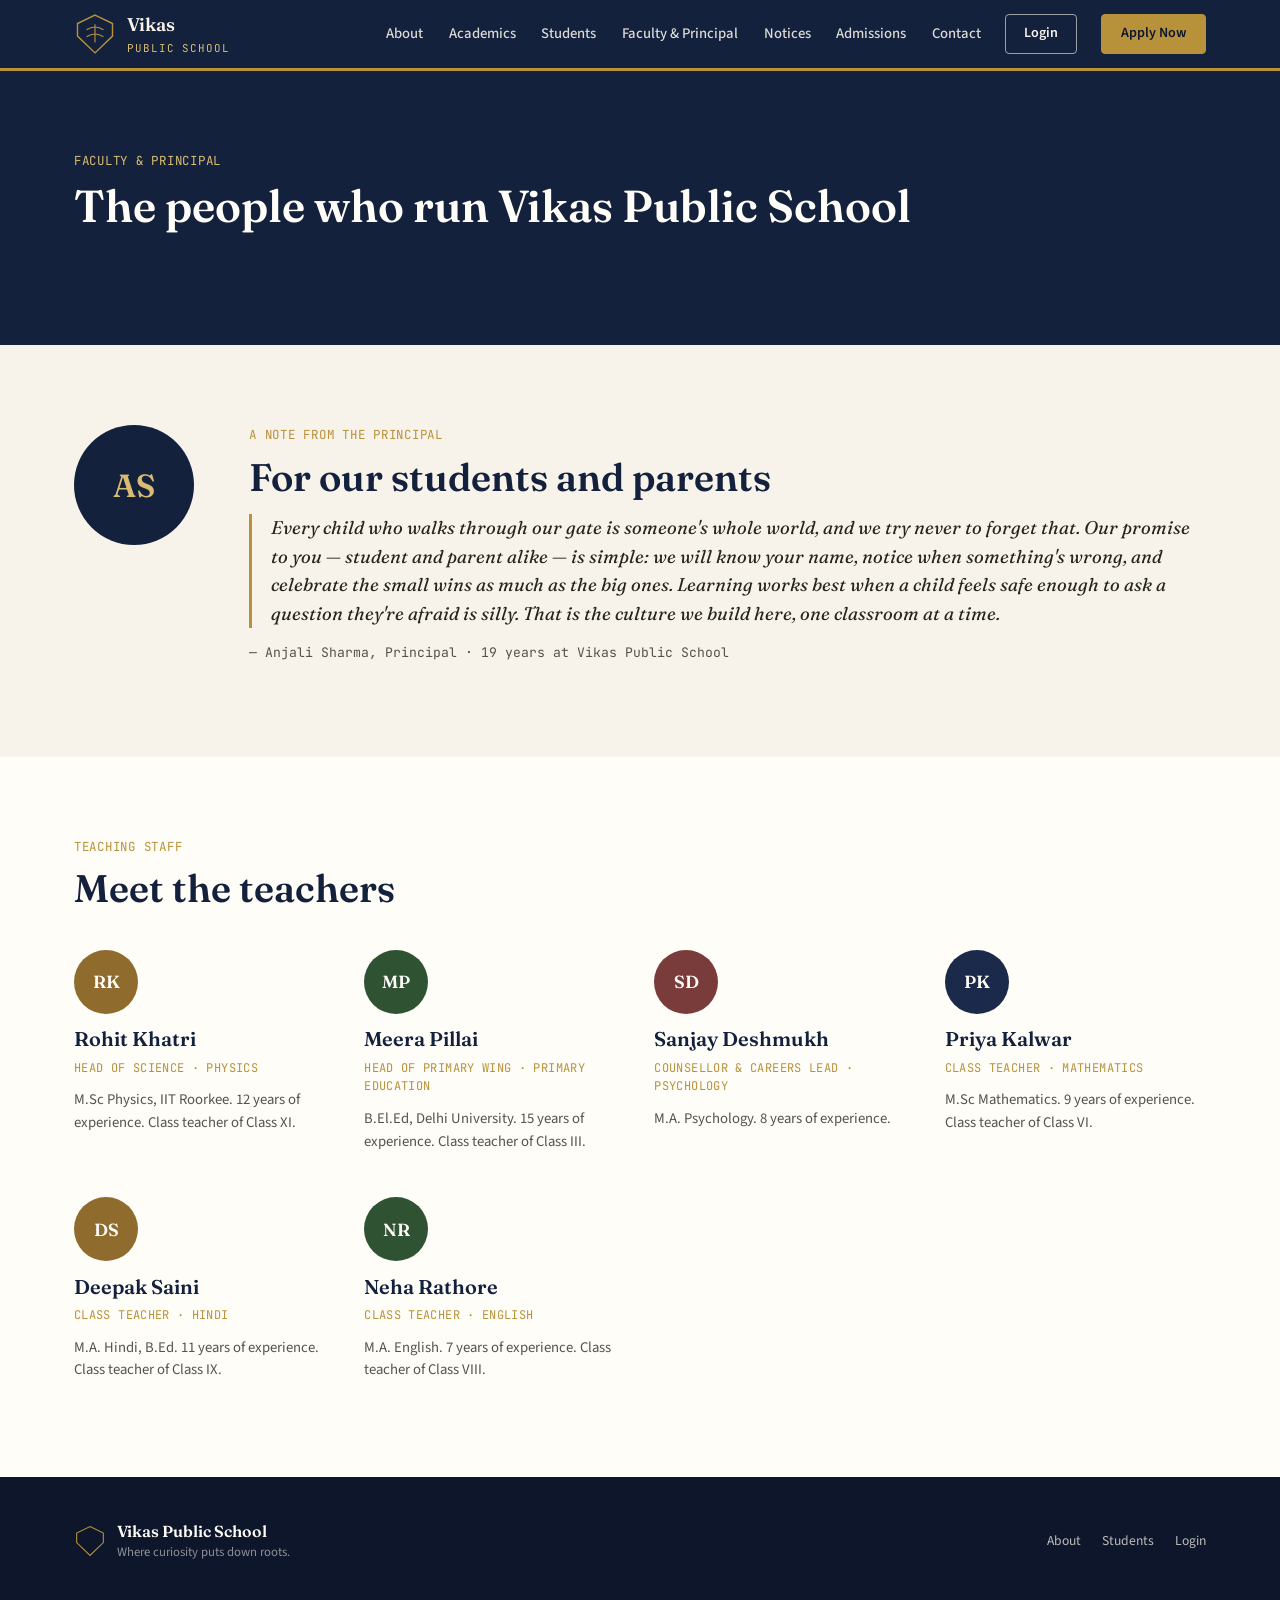
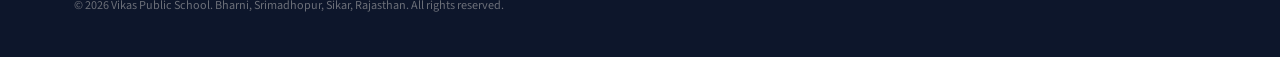
==== faculty.html @ 7b9e3bbb "Add files via upload" ====
<!DOCTYPE html>
<html lang="en">
<head>
<meta charset="UTF-8">
<meta name="viewport" content="width=device-width, initial-scale=1.0">
<title>Faculty &amp; Principal — Vikas Public School</title>
<link rel="preconnect" href="https://fonts.googleapis.com">
<link rel="preconnect" href="https://fonts.gstatic.com" crossorigin>
<link href="https://fonts.googleapis.com/css2?family=Fraunces:opsz,wght@9..144,400;9..144,500;9..144,600;9..144,700&family=Source+Sans+3:wght@400;500;600;700&family=JetBrains+Mono:wght@400;500&display=swap" rel="stylesheet">
<link rel="stylesheet" href="style.css">
</head>
<body>

<a class="skip-link" href="#main">Skip to main content</a>

<header class="site-header" id="top">
  <div class="header-inner">
    <a class="brand" href="index.html">
      <span class="crest" aria-hidden="true">
        <svg viewBox="0 0 60 60" width="42" height="42">
          <polygon points="30,3 55,15 55,33 30,57 5,33 5,15" fill="none" stroke="currentColor" stroke-width="2"/>
          <path d="M30 16 L30 42 M18 24 Q30 16 42 24 M18 34 Q30 26 42 34" fill="none" stroke="currentColor" stroke-width="1.6"/>
        </svg>
      </span>
      <span class="brand-text">
        <span class="brand-name">Vikas</span>
        <span class="brand-sub">Public School</span>
      </span>
    </a>
    <nav class="main-nav" aria-label="Primary">
      <ul>
        <li><a href="index.html#about">About</a></li>
        <li><a href="index.html#academics">Academics</a></li>
        <li><a href="students.html">Students</a></li>
        <li><a href="faculty.html" aria-current="page">Faculty &amp; Principal</a></li>
        <li><a href="index.html#notices">Notices</a></li>
        <li><a href="index.html#admissions">Admissions</a></li>
        <li><a href="index.html#contact">Contact</a></li>
      </ul>
    </nav>
    <a class="btn btn-ghost nav-cta" href="login.html">Login</a>
    <a class="btn btn-gold nav-cta" href="index.html#admissions">Apply Now</a>
    <button class="nav-toggle" id="navToggle" aria-expanded="false" aria-controls="mobileNav" aria-label="Open menu">
      <span></span><span></span><span></span>
    </button>
  </div>
  <div class="mobile-nav" id="mobileNav">
    <ul>
      <li><a href="index.html#about">About</a></li>
      <li><a href="students.html">Students</a></li>
      <li><a href="faculty.html">Faculty &amp; Principal</a></li>
      <li><a href="index.html#admissions">Admissions</a></li>
      <li><a href="index.html#contact">Contact</a></li>
      <li><a href="login.html">Login</a></li>
    </ul>
  </div>
</header>

<main id="main">
  <section class="section page-hero">
    <div class="section-inner">
      <p class="eyebrow">Faculty &amp; Principal</p>
      <h1>The people who run Vikas Public School</h1>
    </div>
  </section>

  <!-- Principal's note -->
  <section class="section principal-note">
    <div class="section-inner principal-grid">
      <div class="principal-photo" aria-hidden="true">AS</div>
      <div>
        <p class="eyebrow">A note from the Principal</p>
        <h2>For our students and parents</h2>
        <blockquote id="principalNote" class="principal-quote">Loading…</blockquote>
        <p class="principal-signoff" id="principalSignoff"></p>
      </div>
    </div>
  </section>

  <!-- Teacher directory -->
  <section class="section faculty" id="teacherList">
    <div class="section-inner">
      <p class="eyebrow">Teaching staff</p>
      <h2>Meet the teachers</h2>
      <div class="faculty-grid" id="teacherGrid"></div>
    </div>
  </section>
</main>

<footer class="site-footer">
  <div class="footer-inner">
    <div class="footer-brand">
      <span class="crest" aria-hidden="true">
        <svg viewBox="0 0 60 60" width="32" height="32">
          <polygon points="30,3 55,15 55,33 30,57 5,33 5,15" fill="none" stroke="currentColor" stroke-width="2"/>
        </svg>
      </span>
      <div>
        <p class="brand-name">Vikas Public School</p>
        <p class="footer-tagline">Where curiosity puts down roots.</p>
      </div>
    </div>
    <nav class="footer-nav" aria-label="Footer">
      <a href="index.html#about">About</a>
      <a href="students.html">Students</a>
      <a href="login.html">Login</a>
    </nav>
    <p class="footer-legal">© 2026 Vikas Public School. Bharni, Srimadhopur, Sikar, Rajasthan. All rights reserved.</p>
  </div>
</footer>

<script src="data.js"></script>
<script src="script.js"></script>
<script>
  const principal = TEACHERS.find(t => t.role === 'Principal');
  document.getElementById('principalNote').textContent = principal.note;
  document.getElementById('principalSignoff').textContent = `— ${principal.name}, Principal · ${principal.experience} at Vikas Public School`;

  const teacherGrid = document.getElementById('teacherGrid');
  const initials = (name) => name.split(' ').map(n => n[0]).join('').slice(0,2).toUpperCase();
  const tints = ['#8f6b2e','#2f5233','#7a3b3b','#1b2a4a'];

  teacherGrid.innerHTML = TEACHERS.filter(t => t.role !== 'Principal').map((t, i) => `
    <article class="faculty-card">
      <div class="faculty-photo" style="--tint:${tints[i % tints.length]}">${initials(t.name)}</div>
      <h3>${t.name}</h3>
      <p class="faculty-role">${t.role} · ${t.subject}</p>
      <p class="faculty-bio">${t.qualification}. ${t.experience} of experience.${t.classTeacherOf ? ` Class teacher of Class ${t.classTeacherOf}.` : ''}</p>
    </article>
  `).join('');
</script>
</body>
</html>
---- style.css ----
/* ===================================================================
   Vidyaranya Public School — design tokens
   Palette: Ink Navy / Antique Gold / Ivory Paper / Forest Green
   Type: Fraunces (display) + Source Sans 3 (body) + JetBrains Mono (utility)
   Signature: growth-ring motif (concentric rings = academic stages)
=================================================================== */

:root{
  --navy: #14213D;
  --navy-deep: #0D162B;
  --gold: #B8923B;
  --gold-light: #D9BC72;
  --ivory: #F7F3EA;
  --paper: #FFFDF8;
  --forest: #2F5233;
  --maroon: #7A3B3B;
  --ink: #26261F;
  --ink-soft: #55534A;
  --line: rgba(20,33,61,0.14);

  --font-display: "Fraunces", Georgia, serif;
  --font-body: "Source Sans 3", -apple-system, sans-serif;
  --font-mono: "JetBrains Mono", monospace;

  --container: 1180px;
  --radius: 4px;
}

*{ box-sizing: border-box; }
html{ scroll-behavior: smooth; }
@media (prefers-reduced-motion: reduce){
  html{ scroll-behavior: auto; }
  *{ animation-duration: 0.01ms !important; animation-iteration-count: 1 !important; transition-duration: 0.01ms !important; }
}

body{
  margin:0;
  font-family: var(--font-body);
  color: var(--ink);
  background: var(--paper);
  line-height: 1.55;
}

h1,h2,h3{
  font-family: var(--font-display);
  color: var(--navy);
  margin: 0 0 0.4em;
  font-weight: 600;
  line-height: 1.12;
}
h2{ font-size: clamp(1.9rem, 3vw, 2.6rem); }
h3{ font-size: 1.25rem; }
p{ margin: 0 0 1em; color: var(--ink-soft); }
a{ color: inherit; }
img{ max-width:100%; display:block; }

.skip-link{
  position:absolute; left:-999px; top:0; background:var(--navy); color:var(--paper);
  padding:10px 16px; z-index:200; font-family:var(--font-body);
}
.skip-link:focus{ left:12px; top:12px; }

:focus-visible{ outline: 3px solid var(--gold); outline-offset: 2px; }

.section-inner{
  max-width: var(--container);
  margin: 0 auto;
  padding: 5rem 1.5rem;
}
.section{ position: relative; }

.eyebrow{
  font-family: var(--font-mono);
  font-size: 0.78rem;
  letter-spacing: 0.06em;
  text-transform: uppercase;
  color: var(--gold);
  margin: 0 0 0.9em;
}
.section-lede{ max-width: 640px; font-size: 1.05rem; }

.btn{
  display:inline-block;
  font-family: var(--font-body);
  font-weight: 600;
  font-size: 0.95rem;
  padding: 0.85em 1.6em;
  border-radius: var(--radius);
  text-decoration:none;
  border: 1.5px solid transparent;
  cursor: pointer;
  transition: transform 0.15s ease, background 0.2s ease, color 0.2s ease;
}
.btn:hover{ transform: translateY(-1px); }
.btn-gold{ background: var(--gold); color: var(--navy-deep); border-color: var(--gold); }
.btn-gold:hover{ background: var(--gold-light); }
.btn-ghost{ background: transparent; color: var(--navy); border-color: var(--navy); }
.btn-ghost:hover{ background: var(--navy); color: var(--paper); }
.btn-block{ display:block; width:100%; text-align:center; }

/* Ghost button sits on the navy header/hero — needs a light outline to be visible by default, not just on hover */
.site-header .btn-ghost{ color: var(--ivory); border-color: rgba(247,243,234,0.6); }
.site-header .btn-ghost:hover{ background: var(--ivory); color: var(--navy); }

/* ---------------- Header ---------------- */
.site-header{
  position: sticky; top:0; z-index:100;
  background: var(--navy);
  color: var(--ivory);
  border-bottom: 3px solid var(--gold);
}
.header-inner{
  max-width: var(--container);
  margin:0 auto;
  padding: 0.7rem 1.5rem;
  display:flex; align-items:center; gap:1.5rem;
}
.brand{ display:flex; align-items:center; gap:0.7rem; text-decoration:none; color:var(--ivory); margin-right:auto; }
.crest{ color: var(--gold); display:flex; }
.brand-name{ font-family: var(--font-display); font-weight:600; font-size:1.15rem; display:block; }
.brand-sub{ font-family: var(--font-mono); font-size:0.68rem; letter-spacing:0.08em; text-transform:uppercase; color: var(--gold-light); display:block; }

.main-nav ul{ display:flex; gap:1.6rem; list-style:none; margin:0; padding:0; }
.main-nav a{ text-decoration:none; font-size:0.92rem; font-weight:500; color: var(--ivory); opacity:0.88; position:relative; padding: 0.3em 0; }
.main-nav a:hover{ opacity:1; }
.main-nav a::after{
  content:""; position:absolute; left:0; bottom:-2px; height:2px; width:0;
  background: var(--gold); transition: width 0.2s ease;
}
.main-nav a:hover::after{ width:100%; }

.nav-cta{ padding: 0.55em 1.3em; font-size: 0.88rem; }
.nav-toggle{
  display:none; flex-direction:column; gap:5px; background:none; border:0; cursor:pointer; padding:6px;
}
.nav-toggle span{ width:22px; height:2px; background: var(--ivory); display:block; }

.mobile-nav{
  display:none; background: var(--navy-deep); overflow:hidden; max-height:0; transition: max-height 0.25s ease;
}
.mobile-nav.is-open{ max-height:400px; }
.mobile-nav ul{ list-style:none; margin:0; padding:0.5rem 1.5rem 1rem; display:flex; flex-direction:column; }
.mobile-nav a{ color: var(--ivory); text-decoration:none; padding:0.7em 0; border-bottom:1px solid rgba(255,255,255,0.08); font-size:0.95rem; }

@media (max-width: 880px){
  .main-nav{ display:none; }
  .nav-toggle{ display:flex; }
  .mobile-nav{ display:block; }
}
@media (max-width: 560px){
  .nav-cta{ padding: 0.5em 0.9em; font-size: 0.8rem; }
}
@media (max-width: 420px){
  .header-inner{ gap: 0.6rem; }
  .brand-sub{ display:none; }
}

/* ---------------- Hero ---------------- */
.hero{
  position: relative;
  background: var(--navy);
  color: var(--ivory);
  overflow: hidden;
}
.hero-inner{
  max-width: var(--container);
  margin: 0 auto;
  padding: 6.5rem 1.5rem 7rem;
  position: relative; z-index:2;
  max-width: 620px;
}
.hero h1{
  color: var(--paper);
  font-size: clamp(2.4rem, 5.2vw, 3.8rem);
  margin-bottom: 0.35em;
}
.hero-lede{ color: rgba(247,243,234,0.82); font-size: 1.08rem; max-width: 520px; }
.hero-actions{ display:flex; gap:1rem; flex-wrap:wrap; margin-top:1.8rem; }
.hero .btn-ghost{ color: var(--ivory); border-color: rgba(247,243,234,0.5); }
.hero .btn-ghost:hover{ background: var(--ivory); color: var(--navy); }

.hero-rings{
  position:absolute; right:-6%; top:50%; transform: translateY(-50%);
  width: min(46vw, 560px); height: min(46vw, 560px);
  opacity: 0.9; z-index:1;
}
.hero-rings svg{ width:100%; height:100%; }
.ring{ fill:none; stroke: var(--gold); stroke-opacity: 0.35; }
.ring-1{ stroke-opacity:0.55; }
.ring-2{ stroke-opacity:0.42; }
.ring-3{ stroke-opacity:0.3; }
.ring-4{ stroke-opacity:0.18; }
@media (min-width: 881px){
  .ring{ stroke-dasharray: 900; stroke-dashoffset: 900; animation: drawRing 1.6s ease forwards; }
  .ring-1{ animation-delay: 0.1s; }
  .ring-2{ animation-delay: 0.3s; }
  .ring-3{ animation-delay: 0.5s; }
  .ring-4{ animation-delay: 0.7s; }
}
@keyframes drawRing{ to{ stroke-dashoffset: 0; } }
@media (max-width: 880px){ .hero-rings{ display:none; } }

/* ---------------- About ---------------- */
.about{ background: var(--ivory); }
.about-grid{ display:grid; grid-template-columns: 1.1fr 1fr; gap: 3.5rem; align-items:start; }
.stat-grid{ display:grid; grid-template-columns: repeat(2,1fr); gap: 1.6rem 1.6rem; margin:0; }
.stat dt{ font-family: var(--font-mono); font-size: 2rem; color: var(--navy); font-weight:500; }
.stat dd{ margin:0; font-size: 0.85rem; color: var(--ink-soft); }
@media (max-width: 880px){ .about-grid{ grid-template-columns: 1fr; } }

/* ---------------- Academics — stage rings ---------------- */
.academics{ background: var(--paper); }
.stage-panel{
  display:grid;
  grid-template-columns: 300px 1fr;
  grid-template-areas: "rings tabs" "rings detail";
  gap: 1rem 3rem;
  margin-top: 2.5rem;
}
.stage-rings{ grid-area: rings; display:flex; align-items:flex-start; justify-content:center; }
.stage-rings svg{ width: 100%; max-width: 300px; }
.stage-ring{
  fill:none; stroke: var(--line); stroke-width: 22;
  transition: stroke 0.25s ease, stroke-opacity 0.25s ease;
}
.stage-ring[data-stage="primary"].is-active{ stroke: var(--forest); }
.stage-ring[data-stage="middle"].is-active{ stroke: var(--gold); }
.stage-ring[data-stage="secondary"].is-active{ stroke: var(--maroon); }
.stage-ring[data-stage="senior"].is-active{ stroke: var(--navy); }

.stage-tabs{ grid-area: tabs; display:flex; gap:0.6rem; flex-wrap:wrap; }
.stage-tab{
  font-family: var(--font-body); background: var(--ivory); border: 1px solid var(--line);
  border-radius: var(--radius); padding: 0.7em 1.1em; cursor:pointer; text-align:left;
  display:flex; flex-direction:column; gap:0.15em;
}
.stage-tab-label{ font-weight:700; color: var(--navy); font-size:0.92rem; }
.stage-tab-grades{ font-family: var(--font-mono); font-size:0.72rem; color: var(--ink-soft); }
.stage-tab.is-active{ background: var(--navy); border-color: var(--navy); }
.stage-tab.is-active .stage-tab-label,
.stage-tab.is-active .stage-tab-grades{ color: var(--paper); }

.stage-detail{ grid-area: detail; }
.stage-panel-content{ display:none; }
.stage-panel-content.is-active{ display:block; animation: fadeIn 0.3s ease; }
@keyframes fadeIn{ from{ opacity:0; transform: translateY(6px);} to{ opacity:1; transform:none;} }
.stage-panel-content ul{ margin:0; padding-left: 1.2em; color: var(--ink-soft); }
.stage-panel-content li{ margin-bottom:0.35em; }

@media (max-width: 780px){
  .stage-panel{ grid-template-columns: 1fr; grid-template-areas: "rings" "tabs" "detail"; }
  .stage-rings svg{ max-width: 220px; }
}

/* ---------------- Campus / facilities ---------------- */
.campus{ background: var(--ivory); }
.facility-grid{ display:grid; grid-template-columns: repeat(3, 1fr); gap: 1.6rem; margin-top:2.5rem; }
.facility-card{
  background: var(--paper); border: 1px solid var(--line); border-radius: var(--radius);
  padding: 1.8rem; transition: border-color 0.2s ease;
}
.facility-card:hover{ border-color: var(--gold); }
.facility-icon{ width:36px; height:36px; color: var(--forest); margin-bottom:0.8rem; }
@media (max-width: 880px){ .facility-grid{ grid-template-columns: 1fr 1fr; } }
@media (max-width: 560px){ .facility-grid{ grid-template-columns: 1fr; } }

/* ---------------- Faculty ---------------- */
.faculty{ background: var(--paper); }
.faculty-grid{ display:grid; grid-template-columns: repeat(4,1fr); gap: 1.8rem; margin-top:2.5rem; }
.faculty-photo{
  width:64px; height:64px; border-radius:50%; background: var(--tint, var(--navy));
  color: var(--paper); display:flex; align-items:center; justify-content:center;
  font-family: var(--font-display); font-weight:600; font-size:1.1rem; margin-bottom:0.9rem;
}
.faculty-role{ font-family: var(--font-mono); font-size:0.75rem; color: var(--gold); text-transform:uppercase; letter-spacing:0.03em; }
.faculty-bio{ font-size:0.92rem; }
@media (max-width: 880px){ .faculty-grid{ grid-template-columns: 1fr 1fr; } }
@media (max-width: 560px){ .faculty-grid{ grid-template-columns: 1fr; } }

/* ---------------- Notice board ---------------- */
.notices{ background: var(--ivory); }
.board{ display:grid; grid-template-columns: repeat(3, 1fr); gap: 2rem 1.8rem; margin-top: 3rem; }
.note{
  background: var(--paper);
  padding: 1.6rem 1.5rem 1.8rem;
  box-shadow: 0 6px 16px rgba(20,33,61,0.1);
  position: relative;
  border-radius: 2px;
}
.note-1{ transform: rotate(-1.4deg); }
.note-2{ transform: rotate(1deg); }
.note-3{ transform: rotate(-0.6deg); }
.note-4{ transform: rotate(1.6deg); }
.note-5{ transform: rotate(-1deg); }
.tape{
  position:absolute; top:-10px; left: 50%; transform: translateX(-50%) rotate(-3deg);
  width: 56px; height: 20px; background: rgba(184,146,59,0.35);
  border: 1px solid rgba(184,146,59,0.4);
}
.note-date{ font-family: var(--font-mono); font-size:0.72rem; color: var(--maroon); text-transform:uppercase; margin-bottom:0.5em; }
.note h3{ font-size: 1.05rem; margin-bottom:0.4em; }
.note p:last-child{ font-size:0.9rem; margin:0; }
@media (max-width: 880px){ .board{ grid-template-columns: 1fr 1fr; } }
@media (max-width: 560px){ .board{ grid-template-columns: 1fr; } .note{ transform:none !important; } }

/* ---------------- Gallery ---------------- */
.gallery{ background: var(--paper); }
.gallery-grid{ display:grid; grid-template-columns: repeat(3,1fr); gap: 1rem; margin-top:2.5rem; }
.gallery-tile{
  margin:0; aspect-ratio: 4/3; border-radius: var(--radius);
  background: linear-gradient(135deg, var(--from), var(--to));
  display:flex; align-items:flex-end; padding: 1rem; position:relative; overflow:hidden;
}
.gallery-tile figcaption{
  color: var(--paper); font-family: var(--font-mono); font-size:0.78rem;
  background: rgba(13,22,43,0.45); padding: 0.4em 0.7em; border-radius:2px;
}
.gallery-note{ font-size:0.82rem; color: var(--ink-soft); margin-top:1rem; font-style: italic; }
@media (max-width: 780px){ .gallery-grid{ grid-template-columns: 1fr 1fr; } }

/* ---------------- Testimonials ---------------- */
.testimonials{ background: var(--navy); color: var(--ivory); }
.testimonials .eyebrow{ color: var(--gold-light); }
.testi-grid{ display:grid; grid-template-columns: repeat(3,1fr); gap: 2rem; margin-top:2rem; }
.testi{ margin:0; border-left: 2px solid var(--gold); padding-left: 1.2rem; }
.testi p{ color: rgba(247,243,234,0.9); font-family: var(--font-display); font-size:1.08rem; font-style: italic; }
.testi cite{ font-family: var(--font-mono); font-size:0.78rem; color: var(--gold-light); font-style:normal; }
@media (max-width: 880px){ .testi-grid{ grid-template-columns: 1fr; } }

/* ---------------- Admissions ---------------- */
.admissions{ background: var(--ivory); }
.admissions-grid{ display:grid; grid-template-columns: 1fr 1fr; gap: 3.5rem; align-items:start; }
.steps{ padding-left: 1.2em; color: var(--ink-soft); }
.steps li{ margin-bottom: 0.8em; }
.steps strong{ color: var(--navy); }
.admissions-note{ font-size:0.9rem; padding: 0.9em 1.1em; background: rgba(184,146,59,0.12); border-left: 3px solid var(--gold); }

.admissions-form{
  background: var(--paper); border: 1px solid var(--line); border-radius: var(--radius);
  padding: 2rem;
}
.admissions-form h3{ margin-bottom: 1rem; }
.form-row{ margin-bottom: 1.1rem; }
.form-row-split{ display:grid; grid-template-columns: 1fr 1fr; gap: 1rem; }
label{ display:block; font-size:0.85rem; font-weight:600; color: var(--navy); margin-bottom:0.35em; }
input, select, textarea{
  width:100%; font-family: var(--font-body); font-size:0.95rem;
  padding: 0.65em 0.8em; border: 1px solid var(--line); border-radius: var(--radius);
  background: var(--paper); color: var(--ink);
}
input:focus, select:focus, textarea:focus{ border-color: var(--gold); }
.form-status{ font-size:0.88rem; margin: 0.8em 0 0; min-height: 1.2em; color: var(--forest); }
@media (max-width: 880px){ .admissions-grid{ grid-template-columns: 1fr; } .form-row-split{ grid-template-columns: 1fr; } }

/* ---------------- Contact ---------------- */
.contact{ background: var(--paper); }
.contact-grid{ display:grid; grid-template-columns: 1fr 1fr; gap: 3rem; align-items:stretch; }
.contact-list{ list-style:none; margin:0; padding:0; display:flex; flex-direction:column; gap:1.4rem; }
.contact-list strong{ color: var(--navy); display:block; margin-bottom:0.2em; font-family: var(--font-mono); font-size:0.78rem; text-transform:uppercase; letter-spacing:0.04em; }
.map-placeholder{ border: 1px solid var(--line); border-radius: var(--radius); min-height: 260px; overflow:hidden; }
@media (max-width: 780px){ .contact-grid{ grid-template-columns: 1fr; } }

/* ---------------- Footer ---------------- */
.site-footer{ background: var(--navy-deep); color: rgba(247,243,234,0.75); }
.footer-inner{
  max-width: var(--container); margin:0 auto; padding: 2.6rem 1.5rem;
  display:flex; flex-wrap:wrap; align-items:center; justify-content:space-between; gap:1.6rem;
}
.footer-brand{ display:flex; align-items:center; gap:0.7rem; }
.footer-brand .crest{ color: var(--gold); }
.footer-brand .brand-name{ color: var(--paper); font-family: var(--font-display); font-size:1rem; margin:0; }
.footer-tagline{ font-size:0.8rem; margin:0; color: rgba(247,243,234,0.55); }
.footer-nav{ display:flex; gap:1.3rem; }
.footer-nav a{ text-decoration:none; font-size:0.85rem; color: rgba(247,243,234,0.75); }
.footer-nav a:hover{ color: var(--gold-light); }
.footer-legal{ font-size:0.76rem; color: rgba(247,243,234,0.4); width:100%; margin: 0.5rem 0 0; }

/* ===================================================================
   Added for: Students directory / Faculty & Principal / Login pages
=================================================================== */

.hidden{ display:none !important; }

.page-hero{ background: var(--navy); color: var(--ivory); padding-bottom: 1rem; }
.page-hero h1{ color: var(--paper); font-size: clamp(2rem, 4vw, 2.8rem); }
.page-hero .eyebrow{ color: var(--gold-light); }
.page-hero .section-lede{ color: rgba(247,243,234,0.82); }

/* ---------------- Students directory ---------------- */
.students-directory{ background: var(--paper); }
.class-picker{ display:flex; flex-wrap:wrap; gap:0.5rem; margin: 2rem 0 2rem; }
.class-chip{
  font-family: var(--font-mono); font-size:0.8rem; background: var(--ivory);
  border: 1px solid var(--line); border-radius: 999px; padding: 0.5em 1.1em; cursor:pointer;
  color: var(--navy);
}
.class-chip.is-active{ background: var(--navy); border-color: var(--navy); color: var(--paper); }

.table-wrap{ border: 1px solid var(--line); border-radius: var(--radius); overflow:hidden; }
.student-table{ width:100%; border-collapse: collapse; background: var(--paper); }
.student-table th, .student-table td{ text-align:left; padding: 0.85em 1.1em; font-size:0.92rem; }
.student-table thead{ background: var(--navy); color: var(--paper); font-family: var(--font-mono); font-size:0.75rem; text-transform:uppercase; letter-spacing:0.04em; }
.student-table tbody tr:nth-child(even){ background: var(--ivory); }
.student-table tbody tr:hover{ background: rgba(184,146,59,0.14); }
.table-note{ font-size:0.85rem; margin-top:1.2rem; color: var(--ink-soft); }
.table-note a{ color: var(--forest); font-weight:600; text-decoration:underline; }

/* ---------------- Principal's note ---------------- */
.principal-note{ background: var(--ivory); }
.principal-grid{ display:grid; grid-template-columns: 140px 1fr; gap: 2.2rem; align-items:start; }
.principal-photo{
  width:120px; height:120px; border-radius:50%; background: var(--navy); color: var(--gold-light);
  display:flex; align-items:center; justify-content:center; font-family: var(--font-display);
  font-size:2rem; font-weight:600;
}
.principal-quote{
  margin: 0.8em 0; padding-left: 1.2rem; border-left: 3px solid var(--gold);
  font-family: var(--font-display); font-size:1.15rem; font-style: italic; color: var(--ink);
}
.principal-signoff{ font-family: var(--font-mono); font-size:0.82rem; color: var(--ink-soft); }
@media (max-width: 620px){ .principal-grid{ grid-template-columns: 1fr; } .principal-photo{ width:88px; height:88px; font-size:1.5rem; } }

/* ---------------- Login page ---------------- */
.login-section{ background: var(--paper); }
.login-inner{ max-width: 480px; }
.role-tabs{ display:flex; gap:0.5rem; margin-bottom:1.6rem; }
.role-tab{
  flex:1; font-family: var(--font-body); font-weight:600; font-size:0.9rem; padding:0.7em 0.5em;
  background: var(--ivory); border: 1px solid var(--line); border-radius: var(--radius); cursor:pointer; color: var(--navy);
}
.role-tab.is-active{ background: var(--navy); border-color: var(--navy); color: var(--paper); }

.login-form{ background: var(--ivory); border: 1px solid var(--line); border-radius: var(--radius); padding: 1.8rem; }

.demo-hint{ margin-top: 2rem; padding: 1.3rem 1.5rem; background: rgba(47,82,51,0.08); border-left: 3px solid var(--forest); border-radius: 2px; }
.demo-hint ul{ margin: 0.6em 0; padding-left: 1.1em; font-size:0.9rem; color: var(--ink-soft); }
.demo-hint li{ margin-bottom: 0.3em; }
.demo-warning{ font-size:0.82rem; color: var(--ink-soft); font-style: italic; margin: 0.6em 0 0; }

/* ---------------- Dashboards (student/parent + teacher) ---------------- */
.dashboard{ background: var(--ivory); }
.dashboard-header{ display:flex; align-items:flex-start; justify-content:space-between; gap:1rem; margin-bottom: 2rem; flex-wrap:wrap; }
.dashboard-grid{ display:grid; grid-template-columns: 1fr 1fr; gap: 1.8rem; align-items:start; }
.dashboard-card{ background: var(--paper); border: 1px solid var(--line); border-radius: var(--radius); padding: 1.8rem; }
.dashboard-card h3{ display:flex; align-items:center; gap:0.6em; flex-wrap:wrap; }

.lock-tag{
  font-family: var(--font-mono); font-size:0.66rem; text-transform:uppercase; letter-spacing:0.04em;
  background: rgba(122,59,59,0.12); color: var(--maroon); padding: 0.25em 0.6em; border-radius: 999px;
}
.lock-tag-edit{ background: rgba(47,82,51,0.12); color: var(--forest); }

.detail-list{ margin: 1rem 0; }
.detail-list > div{ display:flex; justify-content:space-between; padding: 0.55em 0; border-bottom: 1px dashed var(--line); font-size:0.92rem; }
.detail-list dt{ color: var(--ink-soft); }
.detail-list dd{ margin:0; font-weight:600; color: var(--navy); }
.dashboard-note{ font-size:0.82rem; color: var(--ink-soft); font-style: italic; margin-top:1rem; }

.teacher-student-list{ list-style:none; margin:0; padding:0; display:flex; flex-direction:column; gap:0.5rem; max-height: 420px; overflow-y:auto; }
.teacher-student-btn{
  width:100%; display:flex; justify-content:space-between; align-items:center; gap:0.6rem;
  background: var(--ivory); border: 1px solid var(--line); border-radius: var(--radius);
  padding: 0.6em 0.9em; font-family: var(--font-body); font-size:0.88rem; cursor:pointer; color: var(--ink); text-align:left;
}
.teacher-student-btn.is-active{ border-color: var(--gold); background: rgba(184,146,59,0.14); }
.teacher-student-meta{ font-family: var(--font-mono); font-size:0.72rem; color: var(--ink-soft); }

@media (max-width: 880px){ .dashboard-grid{ grid-template-columns: 1fr; } }
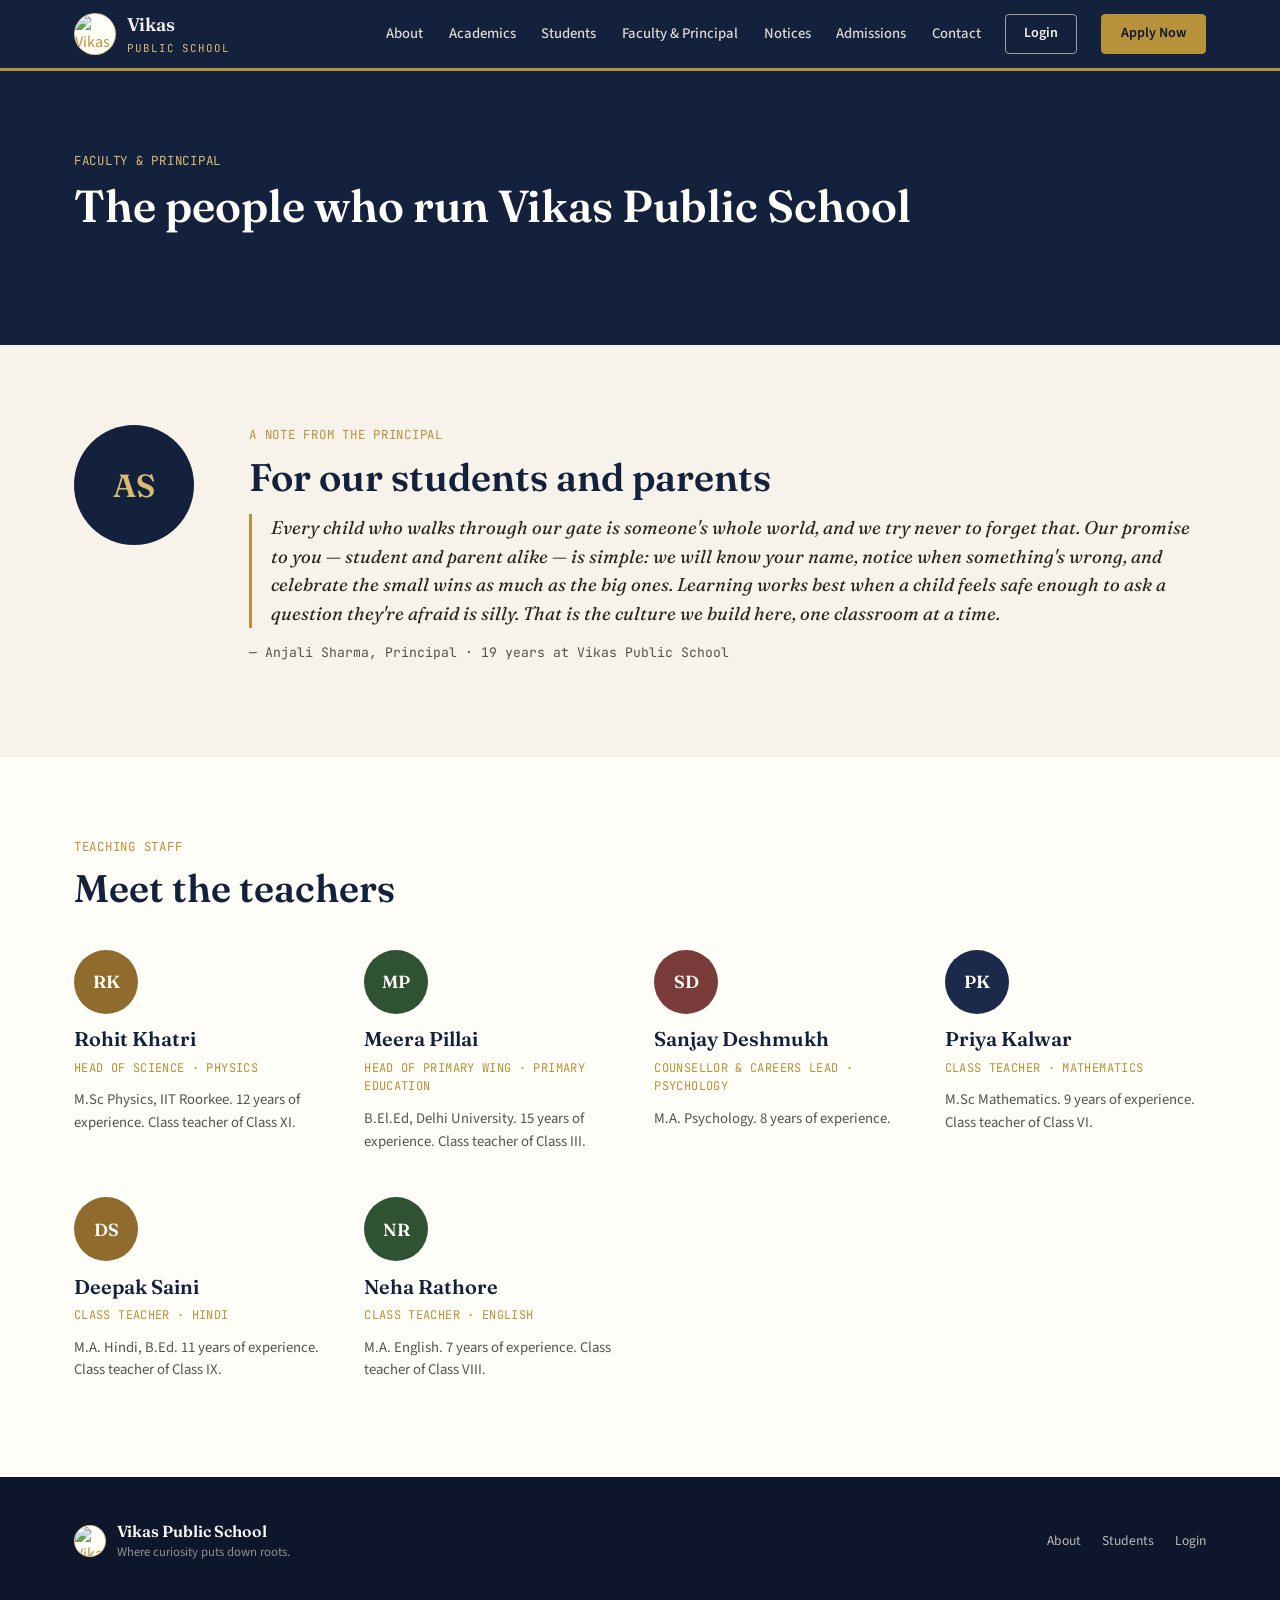
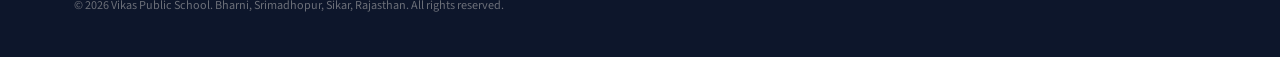
==== commit 83a99810: "Add files via upload" ====
--- a/faculty.html
+++ b/faculty.html
@@ -7,6 +7,7 @@
 <link rel="preconnect" href="https://fonts.googleapis.com">
 <link rel="preconnect" href="https://fonts.gstatic.com" crossorigin>
 <link href="https://fonts.googleapis.com/css2?family=Fraunces:opsz,wght@9..144,400;9..144,500;9..144,600;9..144,700&family=Source+Sans+3:wght@400;500;600;700&family=JetBrains+Mono:wght@400;500&display=swap" rel="stylesheet">
+<link rel="icon" type="image/png" href="assets/favicon.png">
 <link rel="stylesheet" href="style.css">
 </head>
 <body>
@@ -16,12 +17,7 @@
 <header class="site-header" id="top">
   <div class="header-inner">
     <a class="brand" href="index.html">
-      <span class="crest" aria-hidden="true">
-        <svg viewBox="0 0 60 60" width="42" height="42">
-          <polygon points="30,3 55,15 55,33 30,57 5,33 5,15" fill="none" stroke="currentColor" stroke-width="2"/>
-          <path d="M30 16 L30 42 M18 24 Q30 16 42 24 M18 34 Q30 26 42 34" fill="none" stroke="currentColor" stroke-width="1.6"/>
-        </svg>
-      </span>
+      <img class="crest crest-img" src="assets/logo.png" alt="Vikas Public School crest" width="42" height="42" loading="eager" fetchpriority="high">
       <span class="brand-text">
         <span class="brand-name">Vikas</span>
         <span class="brand-sub">Public School</span>
@@ -90,11 +86,7 @@
 <footer class="site-footer">
   <div class="footer-inner">
     <div class="footer-brand">
-      <span class="crest" aria-hidden="true">
-        <svg viewBox="0 0 60 60" width="32" height="32">
-          <polygon points="30,3 55,15 55,33 30,57 5,33 5,15" fill="none" stroke="currentColor" stroke-width="2"/>
-        </svg>
-      </span>
+      <img class="crest crest-img" src="assets/logo.png" alt="Vikas Public School crest" width="32" height="32" loading="lazy">
       <div>
         <p class="brand-name">Vikas Public School</p>
         <p class="footer-tagline">Where curiosity puts down roots.</p>
--- a/style.css
+++ b/style.css
@@ -116,7 +116,15 @@
   display:flex; align-items:center; gap:1.5rem;
 }
 .brand{ display:flex; align-items:center; gap:0.7rem; text-decoration:none; color:var(--ivory); margin-right:auto; }
-.crest{ color: var(--gold); display:flex; }
+.crest{ color: var(--gold); display:flex; flex-shrink:0; }
+.crest-img{
+  border-radius: 50%;
+  object-fit: cover;
+  display: block;
+  flex-shrink: 0;
+  background: var(--paper);
+  border: 1px solid rgba(184,146,59,0.5);
+}
 .brand-name{ font-family: var(--font-display); font-weight:600; font-size:1.15rem; display:block; }
 .brand-sub{ font-family: var(--font-mono); font-size:0.68rem; letter-spacing:0.08em; text-transform:uppercase; color: var(--gold-light); display:block; }
 
@@ -162,6 +170,16 @@
   color: var(--ivory);
   overflow: hidden;
 }
+.hero-bg{ position:absolute; inset:0; z-index:0; }
+.hero-bg-img{
+  position:absolute; inset:0; width:100%; height:100%; object-fit:cover;
+  opacity:0; transition: opacity 1.6s ease;
+}
+.hero-bg-img.is-active{ opacity:1; }
+.hero-bg-overlay{
+  position:absolute; inset:0;
+  background: linear-gradient(100deg, rgba(13,22,43,0.62) 0%, rgba(13,22,43,0.38) 38%, rgba(13,22,43,0.08) 65%, rgba(13,22,43,0) 85%);
+}
 .hero-inner{
   max-width: var(--container);
   margin: 0 auto;
@@ -179,11 +197,7 @@
 .hero .btn-ghost{ color: var(--ivory); border-color: rgba(247,243,234,0.5); }
 .hero .btn-ghost:hover{ background: var(--ivory); color: var(--navy); }
 
-.hero-rings{
-  position:absolute; right:-6%; top:50%; transform: translateY(-50%);
-  width: min(46vw, 560px); height: min(46vw, 560px);
-  opacity: 0.9; z-index:1;
-}
+.hero-rings{ display:none; }
 .hero-rings svg{ width:100%; height:100%; }
 .ring{ fill:none; stroke: var(--gold); stroke-opacity: 0.35; }
 .ring-1{ stroke-opacity:0.55; }
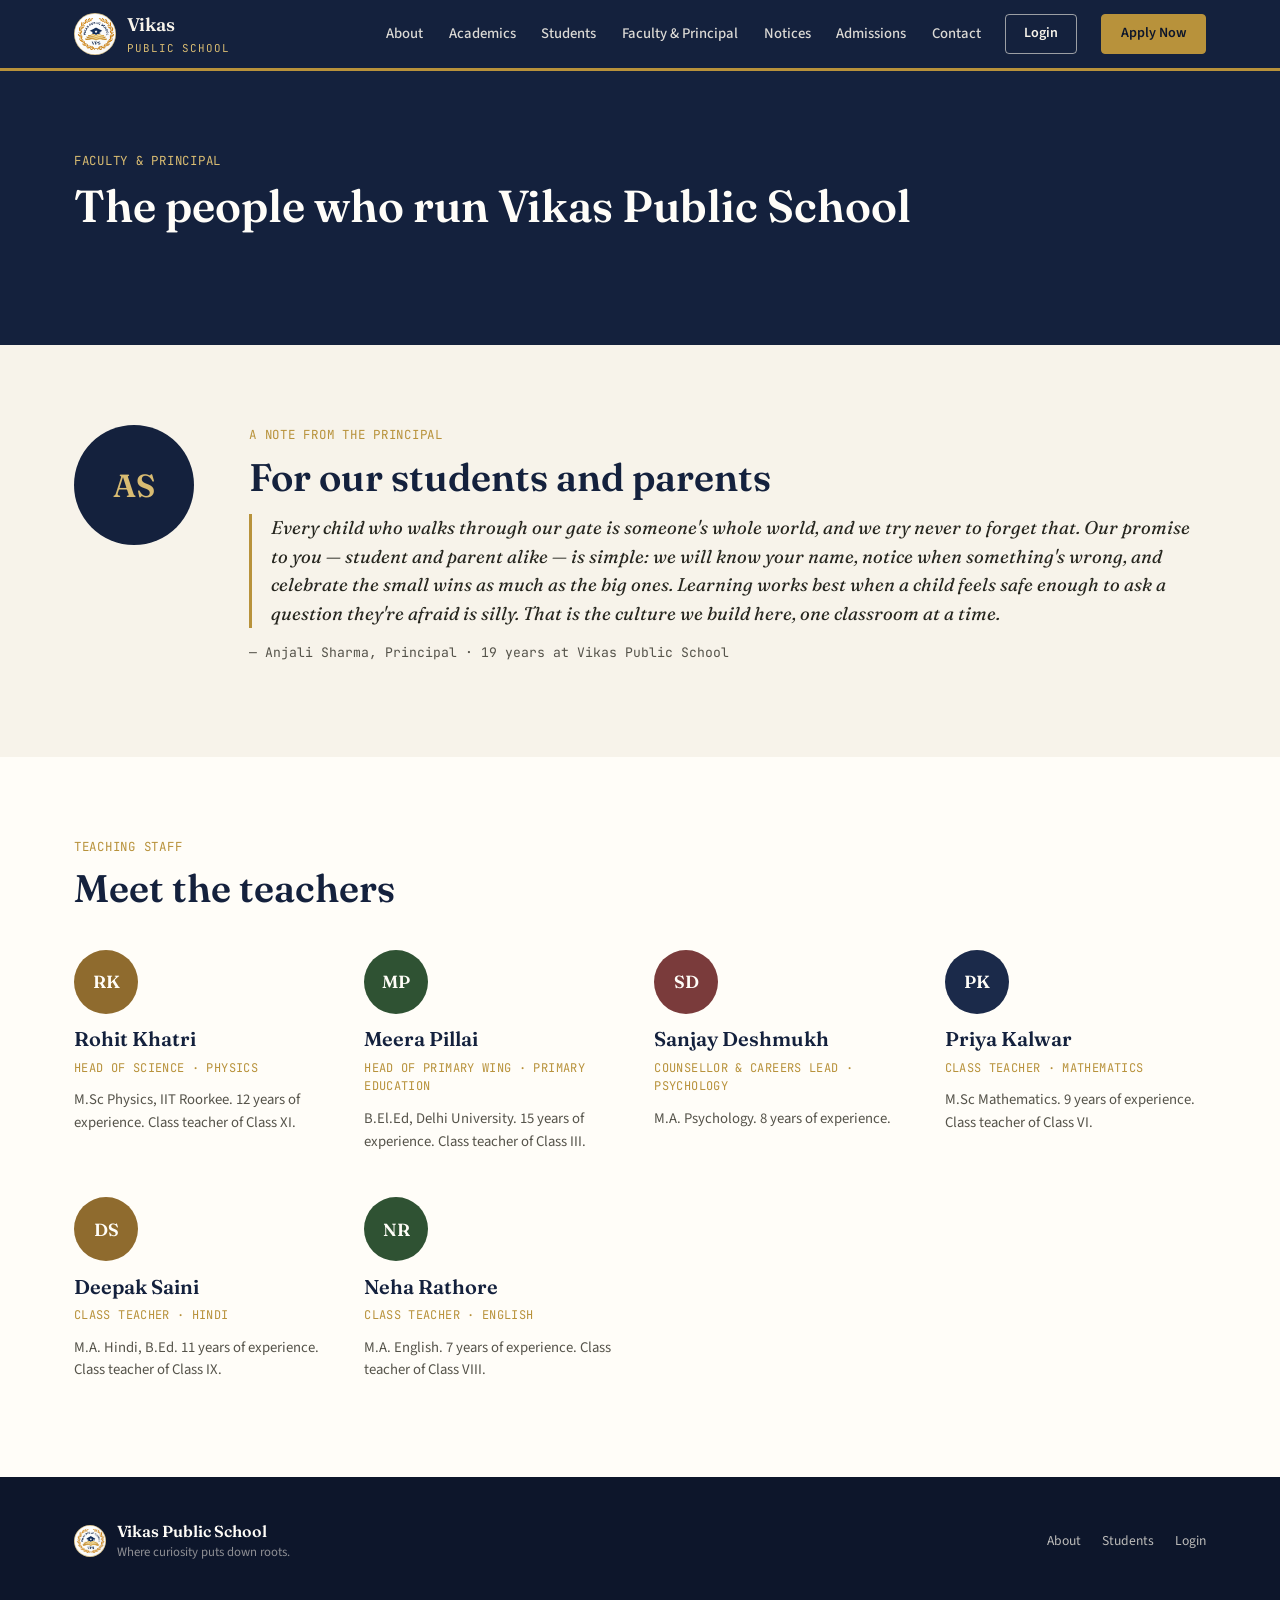
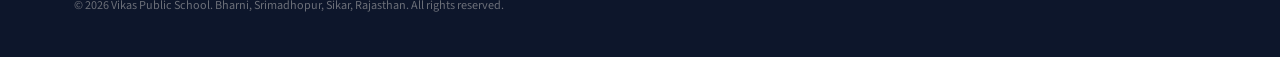
==== commit f14dedf0: "Update faculty.html" ====
--- a/faculty.html
+++ b/faculty.html
@@ -7,7 +7,7 @@
 <link rel="preconnect" href="https://fonts.googleapis.com">
 <link rel="preconnect" href="https://fonts.gstatic.com" crossorigin>
 <link href="https://fonts.googleapis.com/css2?family=Fraunces:opsz,wght@9..144,400;9..144,500;9..144,600;9..144,700&family=Source+Sans+3:wght@400;500;600;700&family=JetBrains+Mono:wght@400;500&display=swap" rel="stylesheet">
-<link rel="icon" type="image/png" href="assets/favicon.png">
+<link rel="icon" type="image/png" href="favicon.png">
 <link rel="stylesheet" href="style.css">
 </head>
 <body>
@@ -17,7 +17,7 @@
 <header class="site-header" id="top">
   <div class="header-inner">
     <a class="brand" href="index.html">
-      <img class="crest crest-img" src="assets/logo.png" alt="Vikas Public School crest" width="42" height="42" loading="eager" fetchpriority="high">
+      <img class="crest crest-img" src="logo.png" alt="Vikas Public School crest" width="42" height="42" loading="eager" fetchpriority="high">
       <span class="brand-text">
         <span class="brand-name">Vikas</span>
         <span class="brand-sub">Public School</span>
@@ -86,7 +86,7 @@
 <footer class="site-footer">
   <div class="footer-inner">
     <div class="footer-brand">
-      <img class="crest crest-img" src="assets/logo.png" alt="Vikas Public School crest" width="32" height="32" loading="lazy">
+      <img class="crest crest-img" src="logo.png" alt="Vikas Public School crest" width="32" height="32" loading="lazy">
       <div>
         <p class="brand-name">Vikas Public School</p>
         <p class="footer-tagline">Where curiosity puts down roots.</p>
@@ -122,4 +122,4 @@
   `).join('');
 </script>
 </body>
-</html>+</html>
--- a/style.css
+++ b/style.css
@@ -27,7 +27,8 @@
 }
 
 *{ box-sizing: border-box; }
-html{ scroll-behavior: smooth; }
+html{ scroll-behavior: smooth; overflow-x: hidden; }
+body{ overflow-x: hidden; }
 @media (prefers-reduced-motion: reduce){
   html{ scroll-behavior: auto; }
   *{ animation-duration: 0.01ms !important; animation-iteration-count: 1 !important; transition-duration: 0.01ms !important; }
@@ -212,7 +213,14 @@
   .ring-4{ animation-delay: 0.7s; }
 }
 @keyframes drawRing{ to{ stroke-dashoffset: 0; } }
-@media (max-width: 880px){ .hero-rings{ display:none; } }
+@media (max-width: 880px){
+  .hero-rings{ display:none; }
+  .hero-inner{ padding: 3.2rem 1.25rem 2.8rem; }
+  .hero-bg-img{ object-position: center 22%; }
+  .hero-bg-overlay{
+    background: linear-gradient(180deg, rgba(13,22,43,0.72) 0%, rgba(13,22,43,0.55) 45%, rgba(13,22,43,0.72) 100%);
+  }
+}
 
 /* ---------------- About ---------------- */
 .about{ background: var(--ivory); }
@@ -384,7 +392,7 @@
 .footer-brand .crest{ color: var(--gold); }
 .footer-brand .brand-name{ color: var(--paper); font-family: var(--font-display); font-size:1rem; margin:0; }
 .footer-tagline{ font-size:0.8rem; margin:0; color: rgba(247,243,234,0.55); }
-.footer-nav{ display:flex; gap:1.3rem; }
+.footer-nav{ display:flex; flex-wrap:wrap; gap:0.9rem 1.3rem; }
 .footer-nav a{ text-decoration:none; font-size:0.85rem; color: rgba(247,243,234,0.75); }
 .footer-nav a:hover{ color: var(--gold-light); }
 .footer-legal{ font-size:0.76rem; color: rgba(247,243,234,0.4); width:100%; margin: 0.5rem 0 0; }
@@ -479,4 +487,4 @@
 .teacher-student-btn.is-active{ border-color: var(--gold); background: rgba(184,146,59,0.14); }
 .teacher-student-meta{ font-family: var(--font-mono); font-size:0.72rem; color: var(--ink-soft); }
 
-@media (max-width: 880px){ .dashboard-grid{ grid-template-columns: 1fr; } }+@media (max-width: 880px){ .dashboard-grid{ grid-template-columns: 1fr; } }
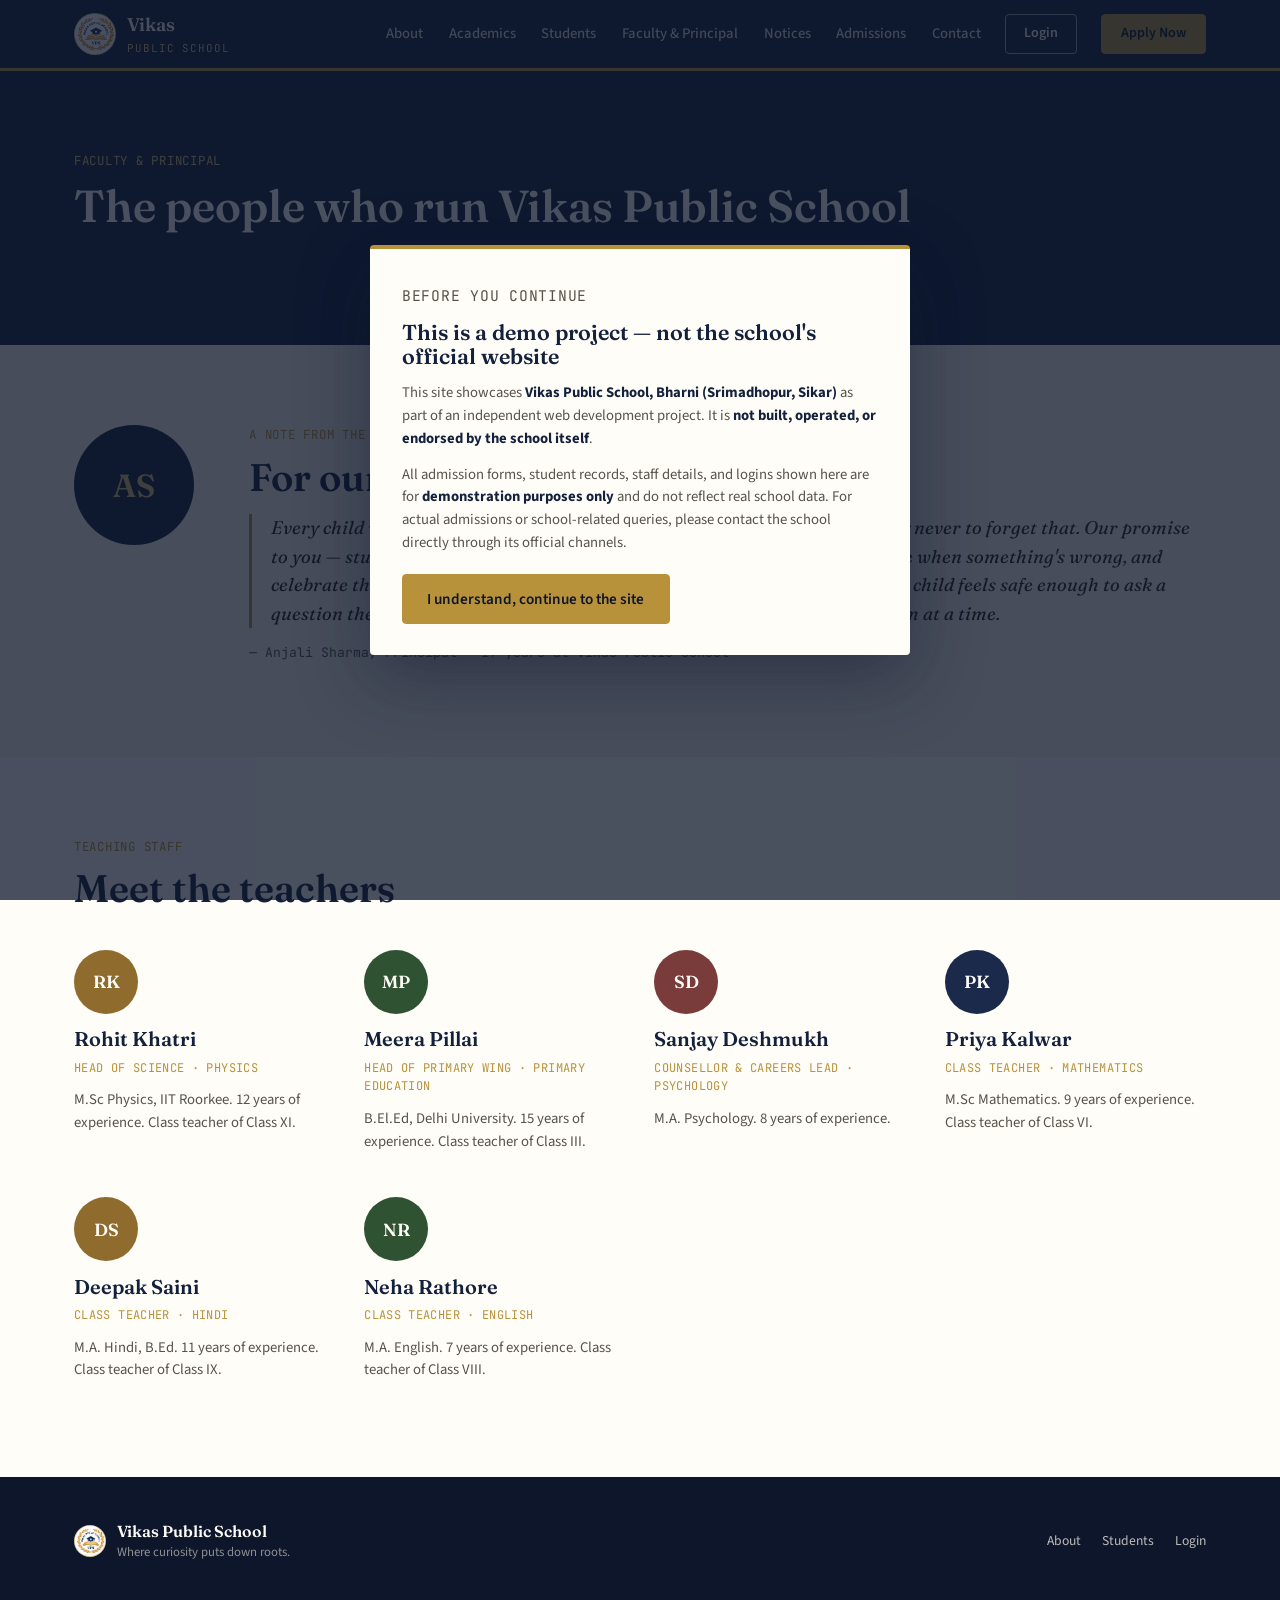
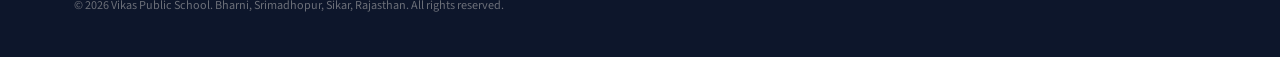
==== commit 0bf0ff0b: "Add files via upload" ====
--- a/faculty.html
+++ b/faculty.html
@@ -3,14 +3,46 @@
 <head>
 <meta charset="UTF-8">
 <meta name="viewport" content="width=device-width, initial-scale=1.0">
-<title>Faculty &amp; Principal — Vikas Public School</title>
+<title>Faculty & Principal (Demo) — Vikas Public School, Bharni</title>
+<meta name="description" content="Meet the principal and teaching staff featured in this demo website for Vikas Public School, Bharni, Srimadhopur, Sikar.">
+<meta name="keywords" content="Vikas Public School faculty, Vikas Public School principal, Bharni Sikar school teachers">
+<meta name="robots" content="index, follow">
+<link rel="canonical" href="https://akafoxfire.github.io/VPS-Bharni/faculty.html">
+<meta name="theme-color" content="#14213D">
+
+<!-- Open Graph -->
+<meta property="og:type" content="website">
+<meta property="og:site_name" content="Vikas Public School (Demo Project)">
+<meta property="og:title" content="Faculty & Principal (Demo) — Vikas Public School, Bharni">
+<meta property="og:description" content="Meet the principal and teaching staff featured in this demo website for Vikas Public School, Bharni, Srimadhopur, Sikar.">
+<meta property="og:image" content="https://akafoxfire.github.io/VPS-Bharni/logo.png">
+<meta property="og:url" content="https://akafoxfire.github.io/VPS-Bharni/faculty.html">
+
+<!-- Twitter Card -->
+<meta name="twitter:card" content="summary_large_image">
+<meta name="twitter:title" content="Faculty & Principal (Demo) — Vikas Public School, Bharni">
+<meta name="twitter:description" content="Meet the principal and teaching staff featured in this demo website for Vikas Public School, Bharni, Srimadhopur, Sikar.">
+<meta name="twitter:image" content="https://akafoxfire.github.io/VPS-Bharni/logo.png">
 <link rel="preconnect" href="https://fonts.googleapis.com">
 <link rel="preconnect" href="https://fonts.gstatic.com" crossorigin>
 <link href="https://fonts.googleapis.com/css2?family=Fraunces:opsz,wght@9..144,400;9..144,500;9..144,600;9..144,700&family=Source+Sans+3:wght@400;500;600;700&family=JetBrains+Mono:wght@400;500&display=swap" rel="stylesheet">
 <link rel="icon" type="image/png" href="favicon.png">
+<link rel="icon" href="favicon.ico" sizes="any">
+<link rel="apple-touch-icon" href="apple-touch-icon.png">
 <link rel="stylesheet" href="style.css">
 </head>
 <body>
+
+<!-- ============ VISITOR DISCLAIMER ============ -->
+<div class="disclaimer-overlay" id="disclaimerOverlay">
+  <div class="disclaimer-box" role="dialog" aria-modal="true" aria-labelledby="disclaimerTitle">
+    <p class="disclaimer-eyebrow">Before you continue</p>
+    <h2 id="disclaimerTitle">This is a demo project — not the school's official website</h2>
+    <p>This site showcases <strong>Vikas Public School, Bharni (Srimadhopur, Sikar)</strong> as part of an independent web development project. It is <strong>not built, operated, or endorsed by the school itself</strong>.</p>
+    <p>All admission forms, student records, staff details, and logins shown here are for <strong>demonstration purposes only</strong> and do not reflect real school data. For actual admissions or school-related queries, please contact the school directly through its official channels.</p>
+    <button type="button" class="btn btn-gold" id="disclaimerClose">I understand, continue to the site</button>
+  </div>
+</div>
 
 <a class="skip-link" href="#main">Skip to main content</a>
 
--- a/style.css
+++ b/style.css
@@ -330,12 +330,22 @@
 .gallery-grid{ display:grid; grid-template-columns: repeat(3,1fr); gap: 1rem; margin-top:2.5rem; }
 .gallery-tile{
   margin:0; aspect-ratio: 4/3; border-radius: var(--radius);
-  background: linear-gradient(135deg, var(--from), var(--to));
+  background: var(--ivory);
   display:flex; align-items:flex-end; padding: 1rem; position:relative; overflow:hidden;
 }
+.gallery-tile img{
+  position:absolute; inset:0; width:100%; height:100%; object-fit:cover;
+  transition: transform 0.4s ease;
+}
+.gallery-tile:hover img{ transform: scale(1.06); }
+.gallery-tile::after{
+  content:""; position:absolute; inset:0;
+  background: linear-gradient(180deg, rgba(13,22,43,0) 55%, rgba(13,22,43,0.65) 100%);
+}
 .gallery-tile figcaption{
+  position:relative; z-index:1;
   color: var(--paper); font-family: var(--font-mono); font-size:0.78rem;
-  background: rgba(13,22,43,0.45); padding: 0.4em 0.7em; border-radius:2px;
+  padding: 0.2em 0;
 }
 .gallery-note{ font-size:0.82rem; color: var(--ink-soft); margin-top:1rem; font-style: italic; }
 @media (max-width: 780px){ .gallery-grid{ grid-template-columns: 1fr 1fr; } }
@@ -403,6 +413,32 @@
 
 .hidden{ display:none !important; }
 
+/* ===================================================================
+   Visitor disclaimer modal — clarifies this is a demo project
+=================================================================== */
+.disclaimer-overlay{
+  position:fixed; inset:0; z-index:1000;
+  background: rgba(13,22,43,0.75);
+  display:flex; align-items:center; justify-content:center;
+  padding: 1.5rem;
+}
+.disclaimer-overlay.hidden{ display:none; }
+.disclaimer-box{
+  background: var(--paper); border-radius: var(--radius);
+  max-width: 540px; width:100%; padding: 2.2rem 2rem 1.9rem;
+  border-top: 4px solid var(--gold);
+  box-shadow: 0 24px 70px rgba(13,22,43,0.45);
+  max-height: 85vh; overflow-y:auto;
+}
+.disclaimer-eyebrow{
+  font-family: var(--font-mono); font-size:0.75rem; text-transform:uppercase;
+  letter-spacing:0.05em; color: var(--maroon); margin:0 0 0.6em;
+}
+.disclaimer-box h2{ font-size:1.35rem; margin-bottom:0.6em; }
+.disclaimer-box p{ font-size:0.92rem; margin-bottom:0.9em; color: var(--ink-soft); }
+.disclaimer-box strong{ color: var(--navy); }
+.disclaimer-box .btn{ margin-top:0.4rem; }
+
 .page-hero{ background: var(--navy); color: var(--ivory); padding-bottom: 1rem; }
 .page-hero h1{ color: var(--paper); font-size: clamp(2rem, 4vw, 2.8rem); }
 .page-hero .eyebrow{ color: var(--gold-light); }
